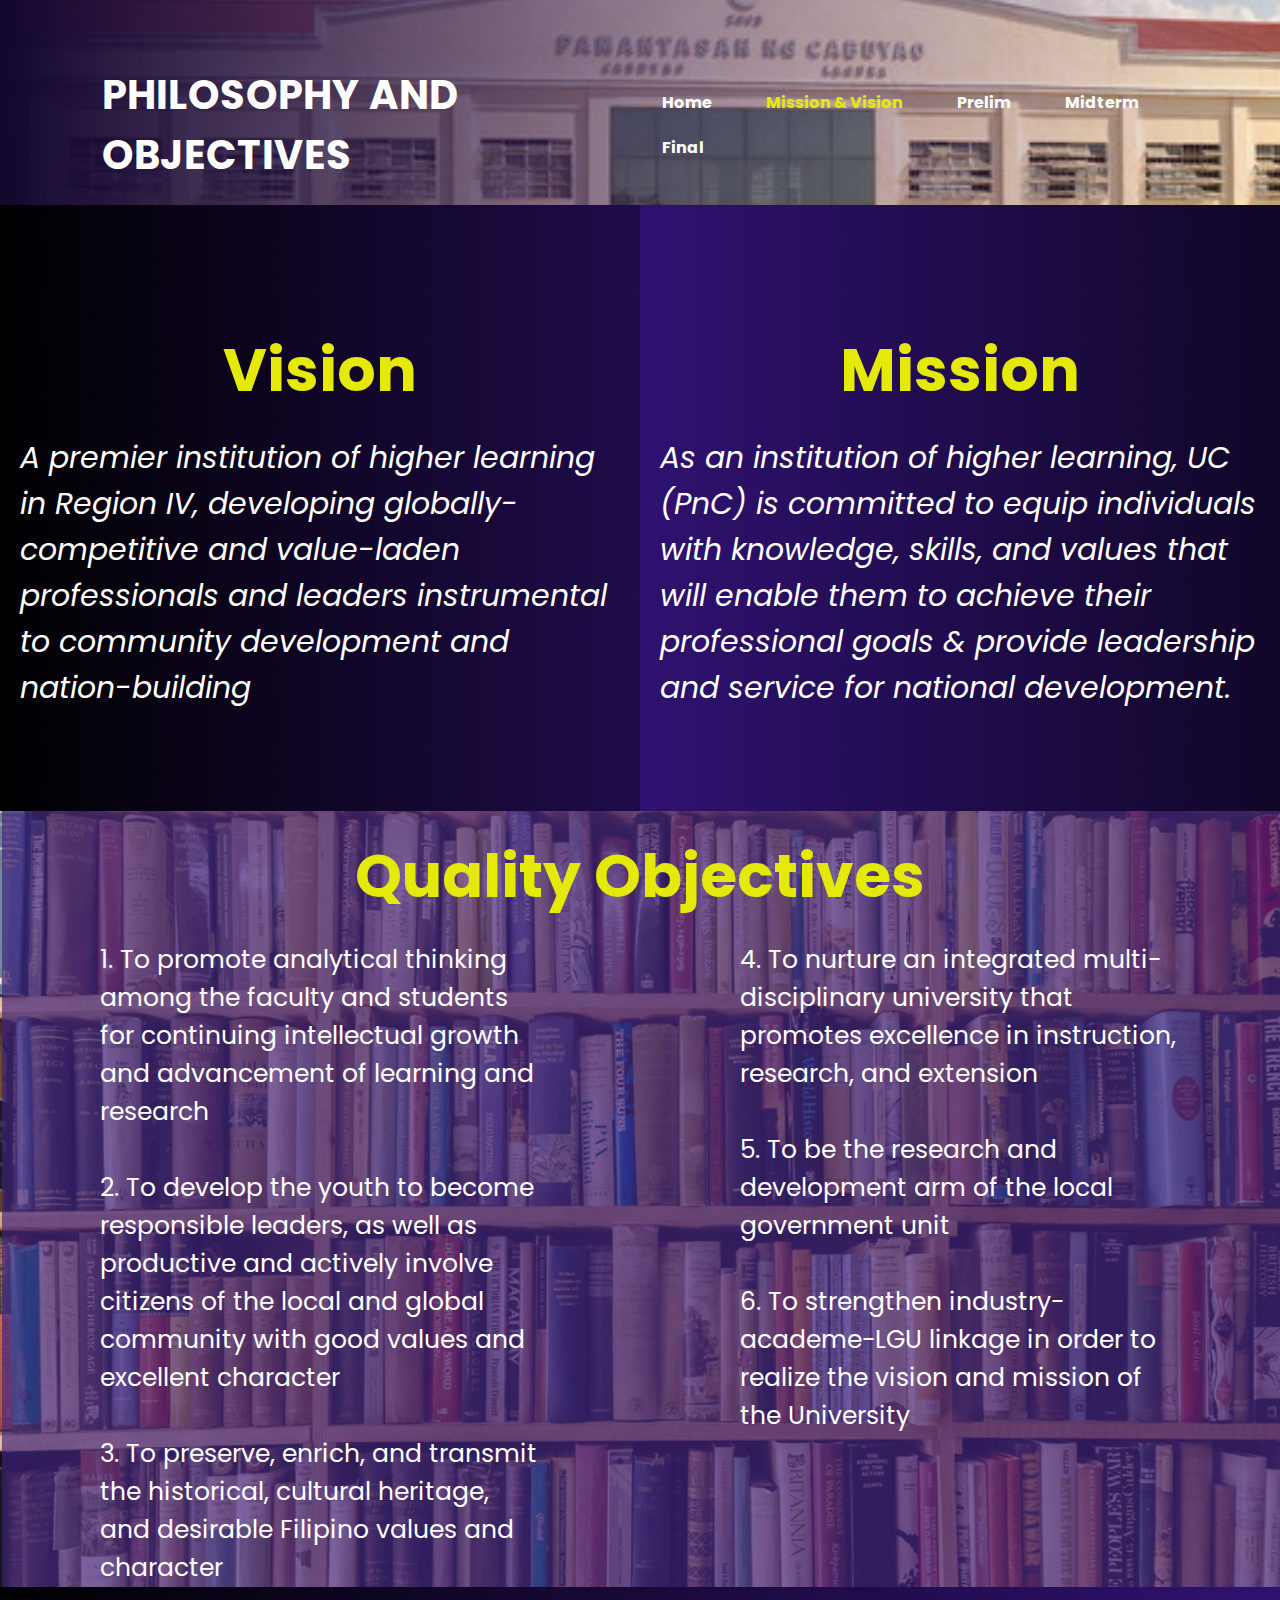
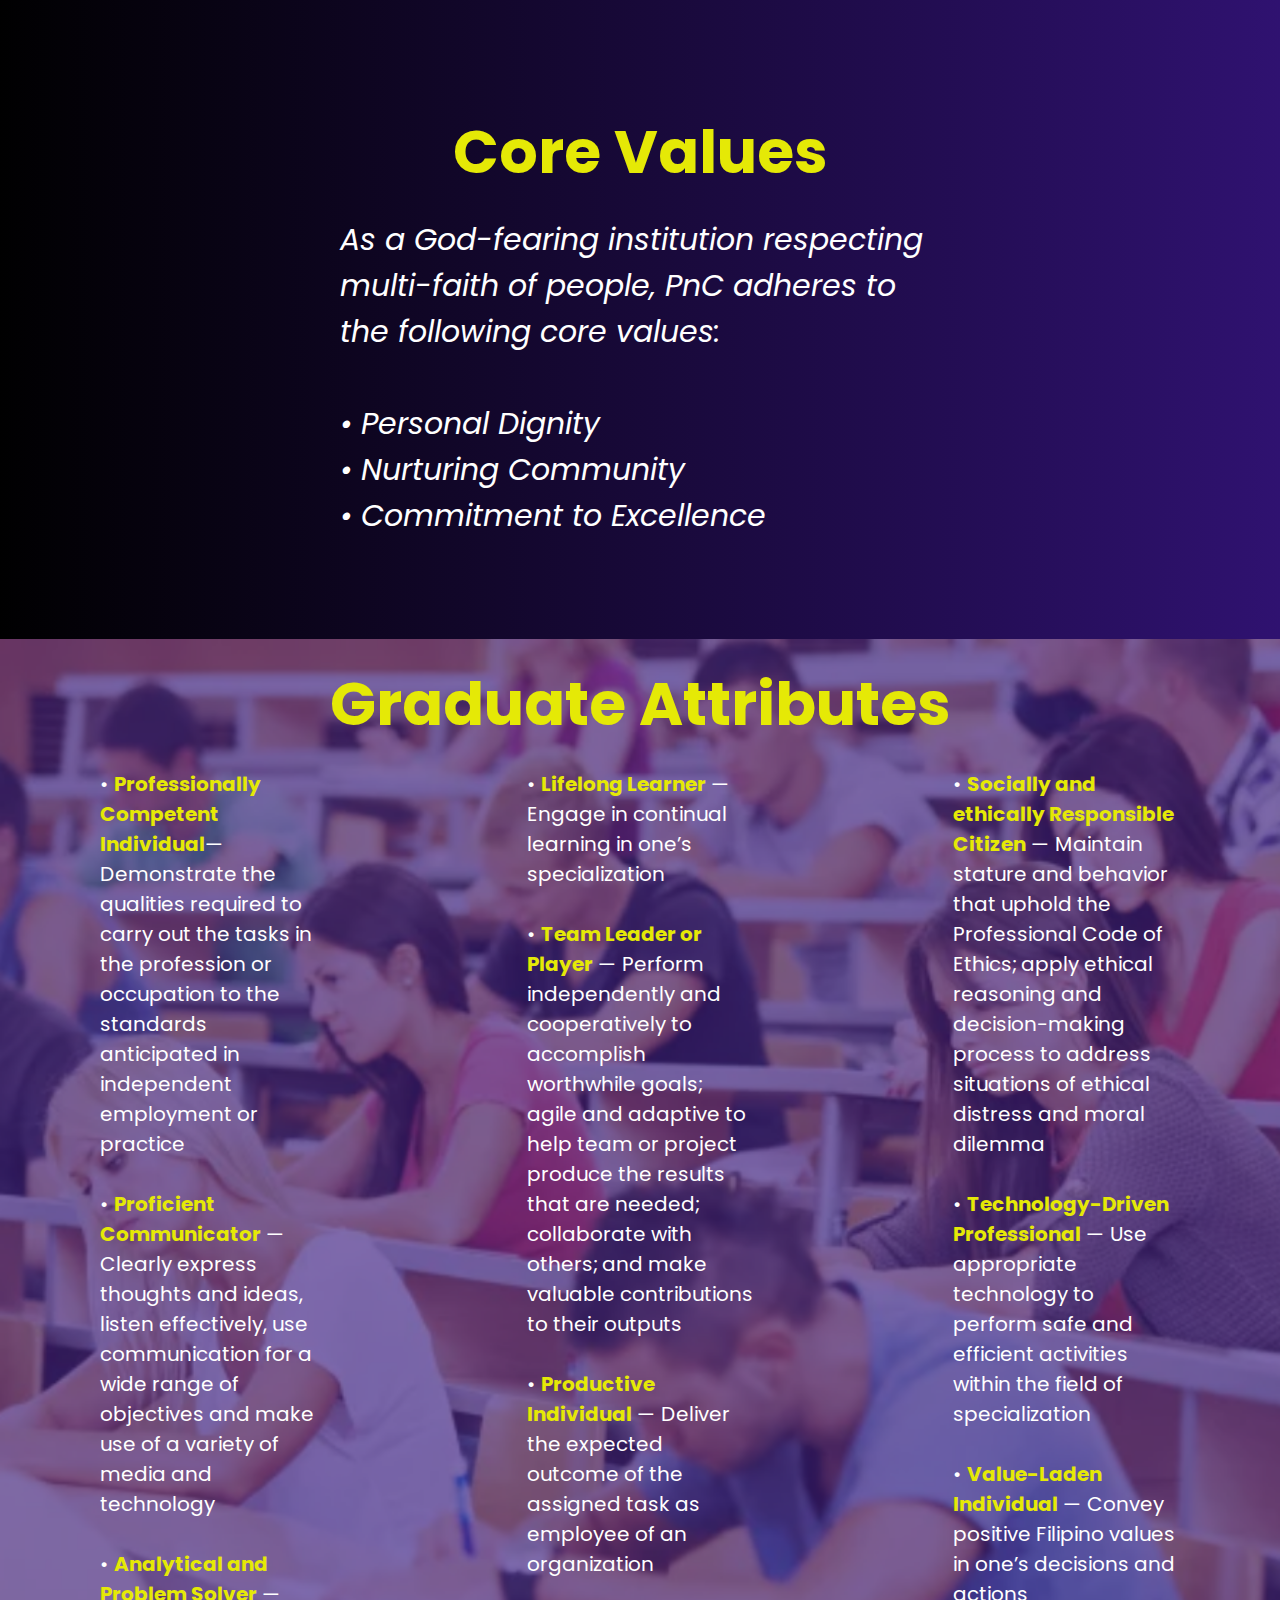
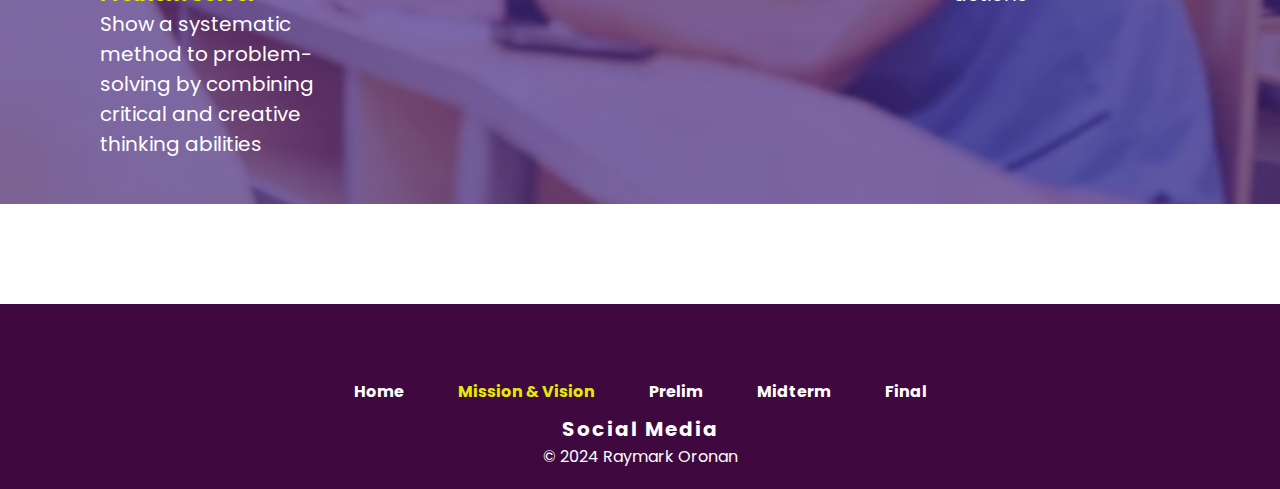
==== mv.html @ 5d21f84d "Add files via upload" ====
<!DOCTYPE html>
<html lang="en">
<head>
    <meta charset="UTF-8">
    <meta name="viewport" content="width=device-width, initial-scale=1.0">
    <link rel="icon" href="images/2x2.jpg">
    <link rel="stylesheet" href="style1.css">
    <link rel="preconnect" href="https://fonts.gstatic.com" crossorigin>
    <link href="https://fonts.googleapis.com/css2?family=Poppins:wght@300;400;500;600;700&display=swap" rel="stylesheet">
    <link rel="stylesheet" href="https://cdnjs.cloudflare.com/ajax/libs/font-awesome/6.5.2/css/all.min.css" integrity="sha512-SnH5WK+bZxgPHs44uWIX+LLJAJ9/2PkPKZ5QiAj6Ta86w+fsb2TkcmfRyVX3pBnMFcV7oQPJkl9QevSCWr3W6A==" crossorigin="anonymous" referrerpolicy="no-referrer" />
    <title>Portfolio</title>
</head>
<body>

    <div class="head">
        <nav> 
            <h1 class="logo">PHILOSOPHY AND OBJECTIVES</h1>
            <ul>
                <li><a href="index.html">Home</a></li>
                <li><a href="mv.html"><span>Mission & Vision</span></a></li>
                <li><a href="prelims.html">Prelim</a></li>
                <li><a href="mids.html">Midterm</a></li>
                <li><a href="Finals.html">Final</a></li>
            </ul>
        </nav>
    </div>

    <!-- content -->
    <div class="first_mv">
        <div class="Vision">
            <h1 class="Vision-title"><span>Vision</span></h1>
            <p>
                <em>
                    A premier institution of higher learning in Region IV, developing globally-competitive and value-laden professionals and leaders instrumental to community development and nation-building
                </em>
            </p>
        </div>
    
        <div class="Mission">
            <h1 class="Mission-title"><span>Mission</span></h1>
            <p>
                <em>
                    As an institution of higher learning, UC (PnC) is committed to equip individuals with knowledge, skills, and values that will enable them to achieve their professional goals & provide leadership and service for national development.            </em>
            </p>
        </div>
    </div>
    

    <div class="quality_obj-img">
        <div class="quality_obj">
            <h1 class="Vision-title"><span>Quality Objectives</span></h1>
        </div>
        <div class="quality_obj">
            <div class="quality_obj_section">
                <p>1. To promote analytical thinking among the faculty and students for continuing intellectual growth and advancement of learning and research<br><br>
                    2. To develop the youth to become responsible leaders, as well as productive and actively involve citizens of the local and global community with good values and excellent character<br><br>
                    3. To preserve, enrich, and transmit the historical, cultural heritage, and desirable Filipino values and character
                 </p>   
        </div>
        <div class="quality_obj_section">
            <p>4. To nurture an integrated multi-disciplinary university that promotes excellence in instruction, research, and extension<br><br>
               5. To be the research and development arm of the local government unit<br><br>
               6. To strengthen industry-academe-LGU linkage in order to realize the vision and mission of the University
            </p>
        </div>
        </div>
    </div>

    <div class="first_mv">
        <div class="Vision">
            <h1 class="Vision-title"><span>Core Values</span></h1>
            <p>
                <em>
                    As a God-fearing institution respecting multi-faith of people, PnC adheres to the following core values: <br><br>
                    • Personal Dignity <br>
                    • Nurturing Community <br>
                    • Commitment to Excellence
                </em>
            </p>
        </div>

    </div>

    <div class="graduate">
        <div class="quality_obj">
            <h1 class="Mission-title"><span>Graduate Attributes</span></h1>
        </div>
        <div class="quality_obj">
            <div class="quality_obj_section">
                <p>• <span><strong>Professionally Competent Individual</strong></span>— Demonstrate the qualities required to carry out the tasks in the profession or occupation to the standards anticipated in independent employment or practice<br><br>
                    • <span><strong>Proficient Communicator</strong></span> — Clearly express thoughts and ideas, listen effectively, use communication for a wide range of objectives and make use of a variety of media and technology<br><br>
                    • <span><strong>Analytical and Problem Solver</strong></span> — Show a systematic method to problem-solving by combining critical and creative thinking abilities<br><br>

                </p>   
        </div>
        <div class="quality_obj_section">
            <p>• <span><strong>Lifelong Learner</strong></span> — Engage in continual learning in one’s specialization<br><br>
                • <span><strong>Team Leader or Player</strong></span> — Perform independently and cooperatively to accomplish worthwhile goals; agile and adaptive to help team or project produce the results that are needed; collaborate with others; and make valuable contributions to their outputs<br><br>
                • <span><strong>Productive Individual</strong></span> — Deliver the expected outcome of the assigned task as employee of an organization
            </p>
        </div>

        <div class="quality_obj_section">
            <p>• <span><strong>Socially and ethically Responsible Citizen</strong></span> — Maintain stature and behavior that uphold the Professional Code of Ethics; apply ethical reasoning and decision-making process to address situations of ethical distress and moral dilemma<br><br>
                • <span><strong>Technology-Driven Professional</strong></span> —  Use appropriate technology to perform safe and efficient activities within the field of specialization<br><br>
                • <span><strong>Value-Laden Individual</strong></span> —  Convey positive Filipino values in one’s decisions and actions
            </p>
        </div>
        </div>
    </div>

    <div class="social">

        <nav class="navbar">
            <ul>
                <li><a href="index.html">Home</a></li>
                <li><a href="mv.html"><span>Mission & Vision</span></a></li>
                <li><a href="prelims.html">Prelim</a></li>
                <li><a href="mids.html">Midterm</a></li>
                <li><a href="Finals.html">Final</a></li>
            </ul>
        </nav>

    <div>
        <h4>Social Media</h4>
        <a href="https://www.facebook.com/potatornn/"><i class="fa-brands fa-facebook"></i></i></i></a>
        <a href="https://www.instagram.com/bl4nkslate?igsh=OGQ5ZDc2ODk2ZA=="><i class="fa-brands fa-instagram"></i></a>
        <a href="https://x.com/hepheph0oray"><i class="fa-brands fa-twitter"></i></a>
        <p>© 2024 Raymark Oronan</p>
    </div>
</div>
    
    
</body>
</html>
---- style1.css ----
*{
    padding: 0;
    margin: 0;
    font-family: "Poppins", sans-serif;
    box-sizing: border-box;
}
.hero{
    height: 100vh;
    width: 100%;
    background-image: url(images/background.png);
    background-size: cover;
    background-position: center;
}
nav{
    display: flex;
    align-items: center ;
    justify-content: space-between;
    padding-top: 45px;
    padding-left: 8%;
    padding-right: 8%;
}
.logo{
    color:white;
    font-size: 35px;
    letter-spacing: 1px;
    cursor: pointer;
}
span{
    color: rgb(229, 233, 6);
}
nav ul li{
    list-style-type: none;
    display: inline-block;
    padding: 10px 25px;
}
nav ul li a{
    text-decoration: none;
    color: white;
    font-weight: bold;
    text-transform: capitalize  ;
}
nav ul li a:hover{
    color: purple;
    transform: .4s;
}
.content{
    position:absolute;
    top: 50%;
    left: 8%;
    transform: translateY(-50%);
}
h1{
    color:white;
    font-size: 60px;
    margin: 20px 0 20px;
}
h3{
    color:white;
    font-size: 25px;
    margin-bottom: 50px;
}
h4{
    color: rgb(229, 233, 6);
    letter-spacing: 2px;
    font-size: 20px;
}
.about{
    width: 100%;
    padding: 100px 0;
    background-image: url(images/background-color.png);
    background-size: cover;
    padding-bottom: 0;
}
.about img{
    height: auto;
    width: 450px
    
}
.about-text{
    width: 550px;
}
.main{
    width: 1130px;
    max-width: 95%;
    margin: 0 auto;
    display: flex;
    align-items: center;
    justify-content: space-around;
}
.about-text h2{
    color: white;
    font-size: 70px;
    margin-bottom: 20px;
    text-transform: capitalize;
}
.about-text h5{
    color: white;
    letter-spacing: 2px;
    font-size: 20px;
    margin-bottom: 25px;
    text-transform: capitalize;
}
.about-text p{
    color: white;
    letter-spacing: 1px;
    line-height: 28px;
    font-size: 15px;
    margin-bottom: 45px;
}
.service{
    background-image: url(images/invert.png);
    width: 100%;
    padding: 100px 0;
    background-size: cover;
}
.title h2{
    color:white;
    font-size: 75px;
    width: 1130px;
    margin: 30px auto;
    text-align: center;
}
.box{
    display: flex;
    justify-content: center;
    align-items: center;
    min-height: 400px;
}

.card{
    height: 365px;
    width: 335px;
    padding: 20px 35px;
    margin: 15px;
    border: 2px solid rgba(255, 255, 255, .2);
    backdrop-filter: blur(20px);
    background: transparent;
    border-radius: 20px;
    position: relative;
    text-align: center;
    overflow: hidden;
    transition: transform 0.5s;
}
.card:hover{
    transform: translateY(-10px);
}
h5{
    color: white;
    font-size: 23px;
    margin-bottom: 15px;
}
.pra p{
    color: white;
    font-size: 16px;
    line-height: 27px;
    margin-bottom: 25px;
}
.pra ul li{
    color: white;
    font-size: 25px;
    line-height: 27px;
    margin-bottom: 15px;
    margin-left: 5px;
}

/* mv */

.head {
    background-image: url(images/pnc.png);
    background-size: cover;

}

.head h1{
    font-size: 40px;
}


.Vision{
    width: 100%;
    padding: 100px 0;
    background-image: url(images/background-color.png);
    background-size: cover;

}
.Vision-title{
    color: white;
    text-align: center;
}
.Vision p{
    width: 600px;
    color: white;
    margin-left: auto;
    margin-right: auto;
    font-size: 30px;
}
.Mission{
    width: 100%;
    padding: 100px 0;
    background-image: url(images/invert.png);
    background-size: cover;

}
.Mission-title{
    color: white;
    text-align: center;
}
.Mission p{
    width: 600px;
    color: white;
    margin-left: auto;
    margin-right: auto;
    font-size: 30px;
}

.Mission{
    width: 100%;
    padding: 100px 0;
    background-image: url(images/invert.png);
    background-size: cover;

}
.Mission-title{
    color: white;
    text-align: center;
}
.Mission p{
    width: 600px;
    color: white;
    margin-left: auto;
    margin-right: auto;
    font-size: 30px;
}
.first_mv{
    display: flex;
}

.first_mv p{
    transition: transform 0.5s;
}
.first_mv p:hover{
    transform: translateY(-10px);
}

.quality_obj{
    display: flex;
    justify-content: space-around;

}
.quality_obj_section {
    flex: 1;
    margin-left: auto;
    margin-right: auto;
    padding: 0 100px;
    
}

.quality_obj_section p{
    color: white;
    text-align: left;
    justify-content: justify;
    font-size: 25px;

}

.quality_obj-img{
    background-image: url(images/books.png);
    background-size: cover;
}
.graduate{
    background-image: url(images/students.png);
    background-size: cover;
    padding-bottom: 15px;
    margin-bottom: 0 ;
}

.graduate .quality_obj .quality_obj_section p{
    font-size: 20px;
}

.social{
    text-align: center;
    background: rgb(63, 9, 63);
    height: 100%;
    padding-top: 20px;
    padding-bottom: 20px;
    margin-bottom: 0px;
    margin-top: 100px;
}
.social h4{
    color: white;
 
}
.social i{
    margin-top: 10px;
    font-size: 50px;
    width: 60px;
    color: white;
}
.activity_bg{
    background-image: url('images/pensi1.png');
    background-size: cover;
    background-repeat: no-repeat;
    background-position: center;
}
.activity_title h1{
    text-align: center;
    justify-content: center;
    align-items: center;
    margin-left: auto;
    margin-right: auto;
}
.act_head{
    background-image: url(images/invert.png);
    background-size: cover;
}

.act_head h1{
    font-size: 50px;
}
.small-container{
    margin: auto;
    padding-left: 25px;
    padding-right: 25px;
    max-width: 1080px;
}
.row{
    display: flex;
    align-items: center;
    flex-wrap: wrap;
    justify-content: space-around;
}
.col-3{
    flex-basis: 30%;
    min-width: 250px;
    margin-bottom: 5px;
    transition: transform 0.5s;
}
.col-3 h2{
    font-weight: normal;
}
.col-3 img{
    width: 100%;
    border-radius: 15px;
}
.col-3:hover{
    transform: translateY(-5px);
}
.btn{
    display: inline-block;
    background: rgb(63, 9, 63);
    color: #fff;
    padding: 8px 30px;
    margin: 30px 0;
    border-radius: 30px;
    transition: transform 0.5s;
}
.btn:hover{
    background: #b6d40d;
}
.social .navbar {
    text-align: center;
    justify-content: center;
    margin-left: auto;
}
.social p{
    color: white;
}
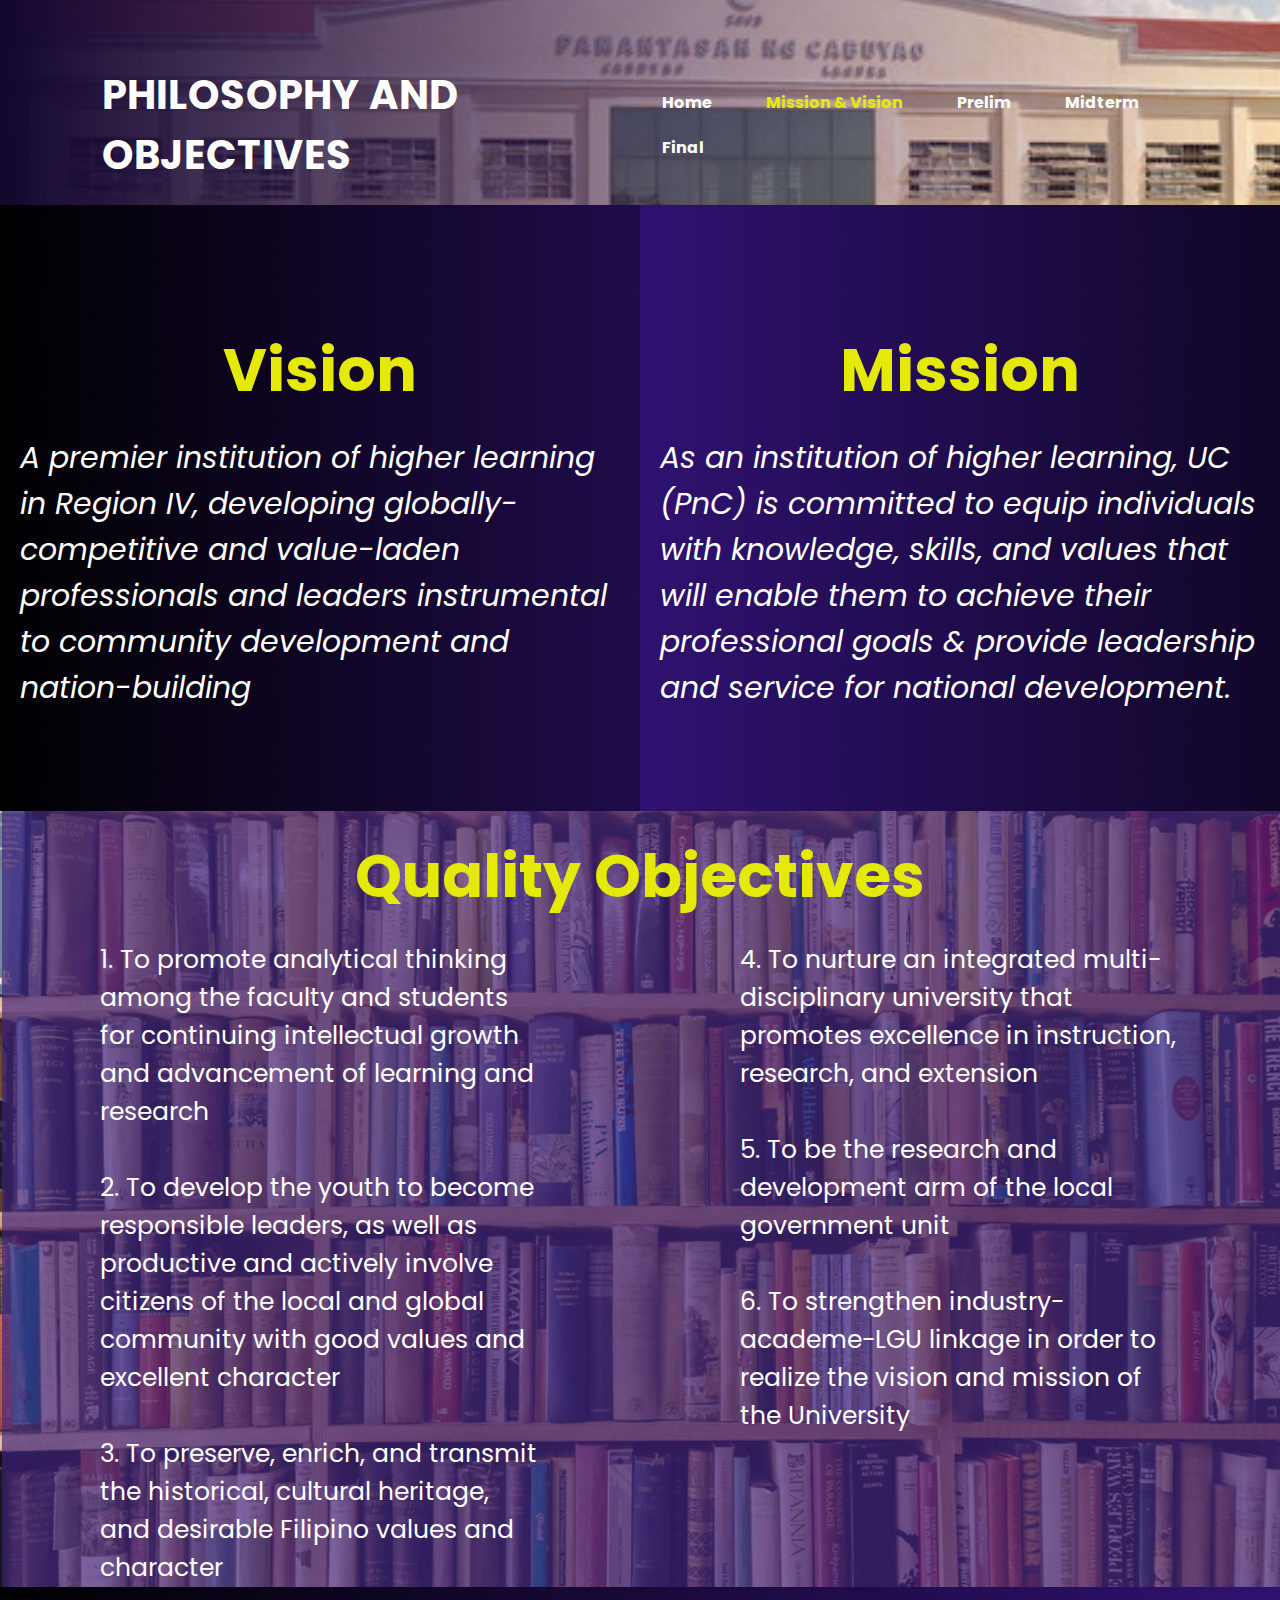
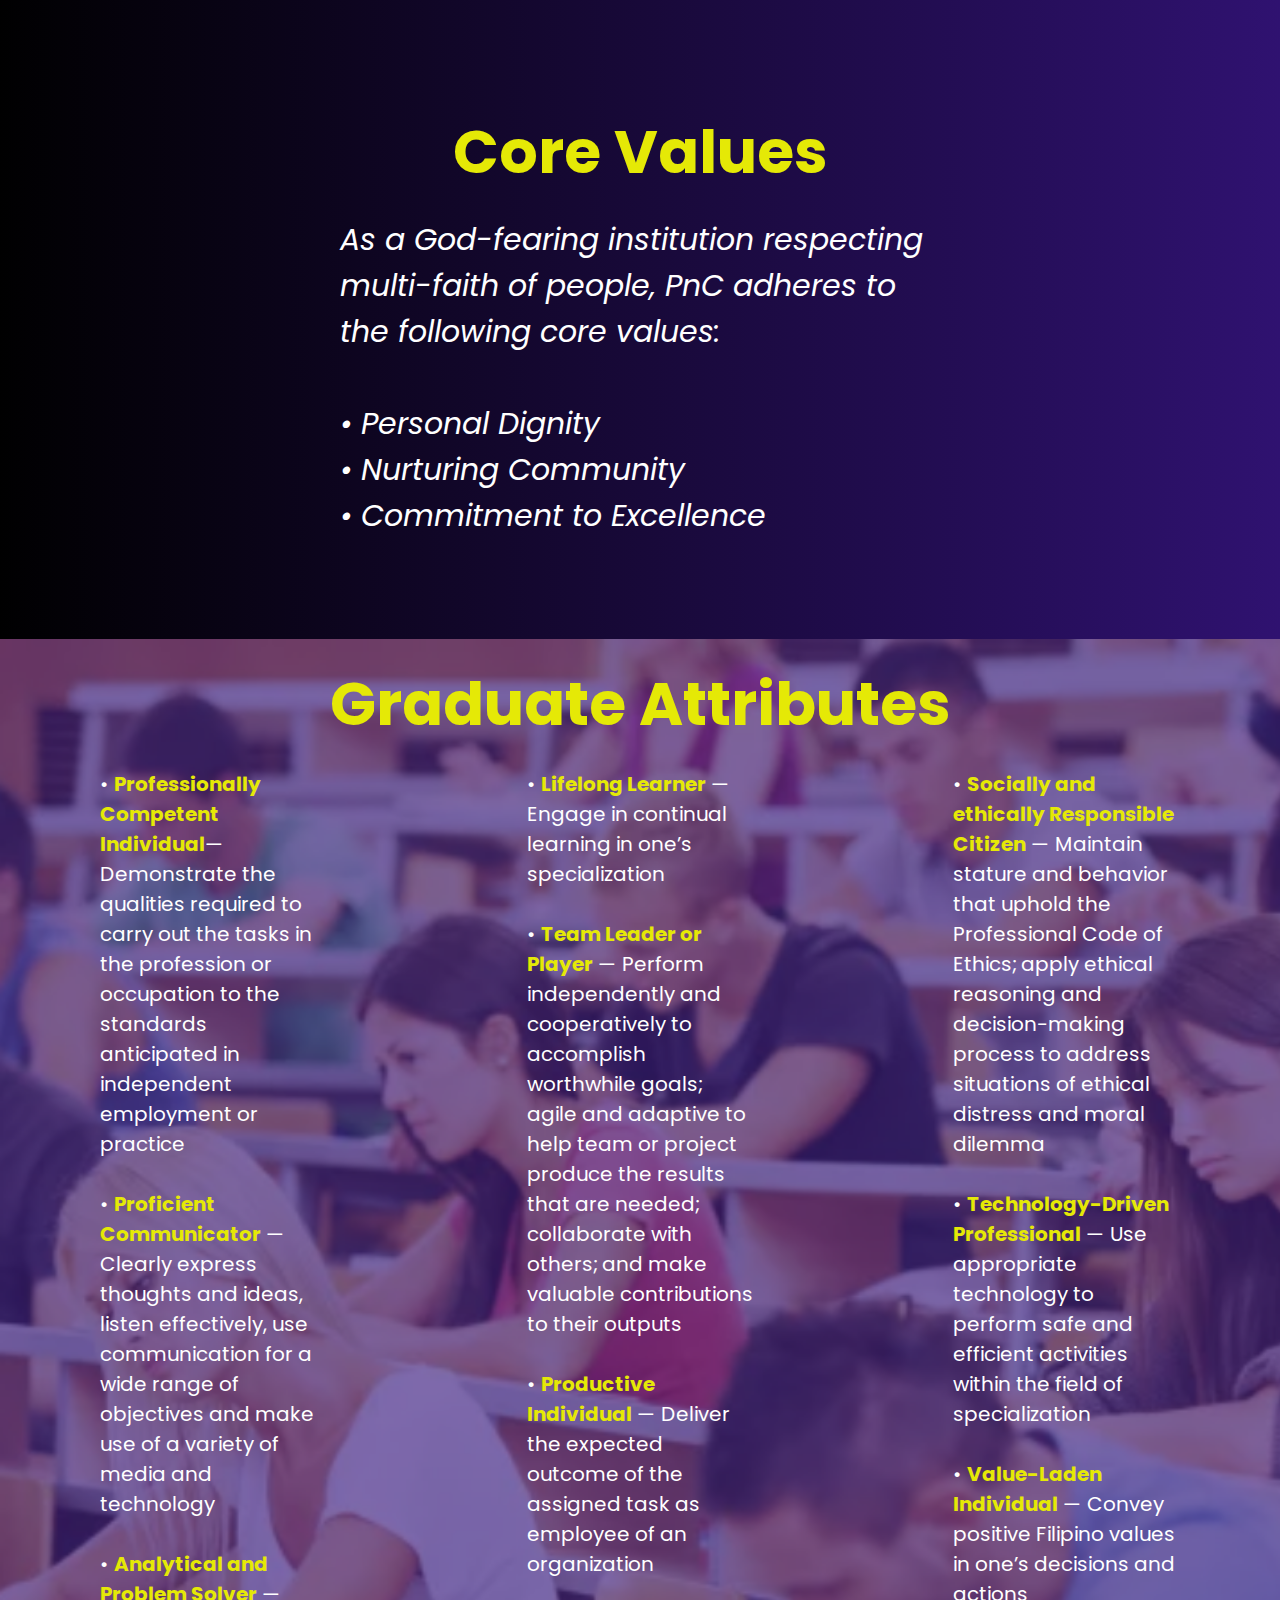
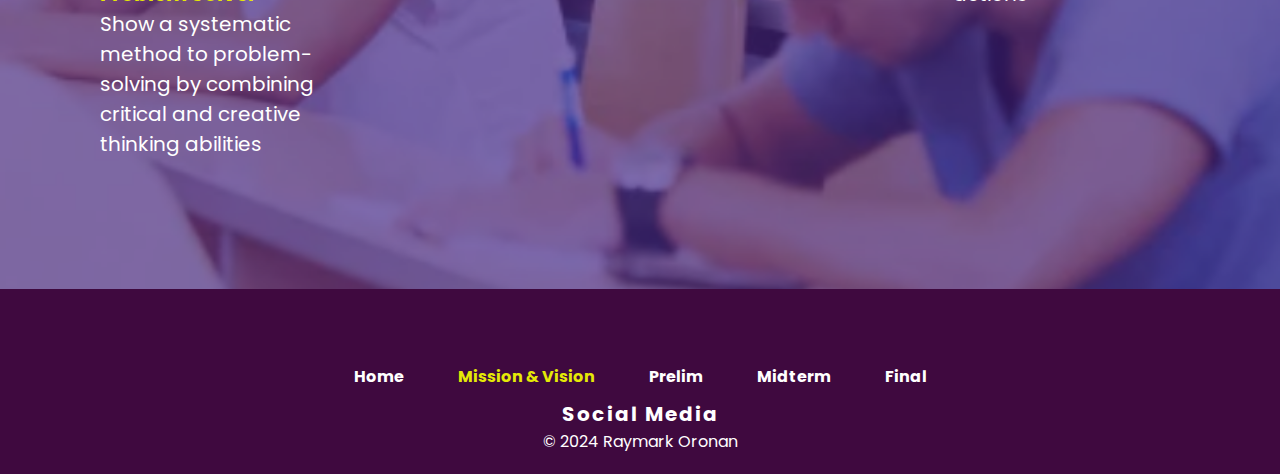
==== commit b27bfba0: "Add files via upload" ====
--- a/mv.html
+++ b/mv.html
@@ -107,28 +107,29 @@
             </p>
         </div>
         </div>
+        <div class="social">
+
+            <nav class="navbar">
+                <ul>
+                    <li><a href="index.html">Home</a></li>
+                    <li><a href="mv.html"><span>Mission & Vision</span></a></li>
+                    <li><a href="prelims.html">Prelim</a></li>
+                    <li><a href="mids.html">Midterm</a></li>
+                    <li><a href="Finals.html">Final</a></li>
+                </ul>
+            </nav>
+    
+        <div>
+            <h4>Social Media</h4>
+            <a href="https://www.facebook.com/potatornn/"><i class="fa-brands fa-facebook"></i></i></i></a>
+            <a href="https://www.instagram.com/bl4nkslate?igsh=OGQ5ZDc2ODk2ZA=="><i class="fa-brands fa-instagram"></i></a>
+            <a href="https://x.com/hepheph0oray"><i class="fa-brands fa-twitter"></i></a>
+            <p>© 2024 Raymark Oronan</p>
+        </div>
+    </div>
     </div>
 
-    <div class="social">
 
-        <nav class="navbar">
-            <ul>
-                <li><a href="index.html">Home</a></li>
-                <li><a href="mv.html"><span>Mission & Vision</span></a></li>
-                <li><a href="prelims.html">Prelim</a></li>
-                <li><a href="mids.html">Midterm</a></li>
-                <li><a href="Finals.html">Final</a></li>
-            </ul>
-        </nav>
-
-    <div>
-        <h4>Social Media</h4>
-        <a href="https://www.facebook.com/potatornn/"><i class="fa-brands fa-facebook"></i></i></i></a>
-        <a href="https://www.instagram.com/bl4nkslate?igsh=OGQ5ZDc2ODk2ZA=="><i class="fa-brands fa-instagram"></i></a>
-        <a href="https://x.com/hepheph0oray"><i class="fa-brands fa-twitter"></i></a>
-        <p>© 2024 Raymark Oronan</p>
-    </div>
-</div>
     
     
 </body>
--- a/style1.css
+++ b/style1.css
@@ -270,7 +270,6 @@
 .graduate{
     background-image: url(images/students.png);
     background-size: cover;
-    padding-bottom: 15px;
     margin-bottom: 0 ;
 }
 
